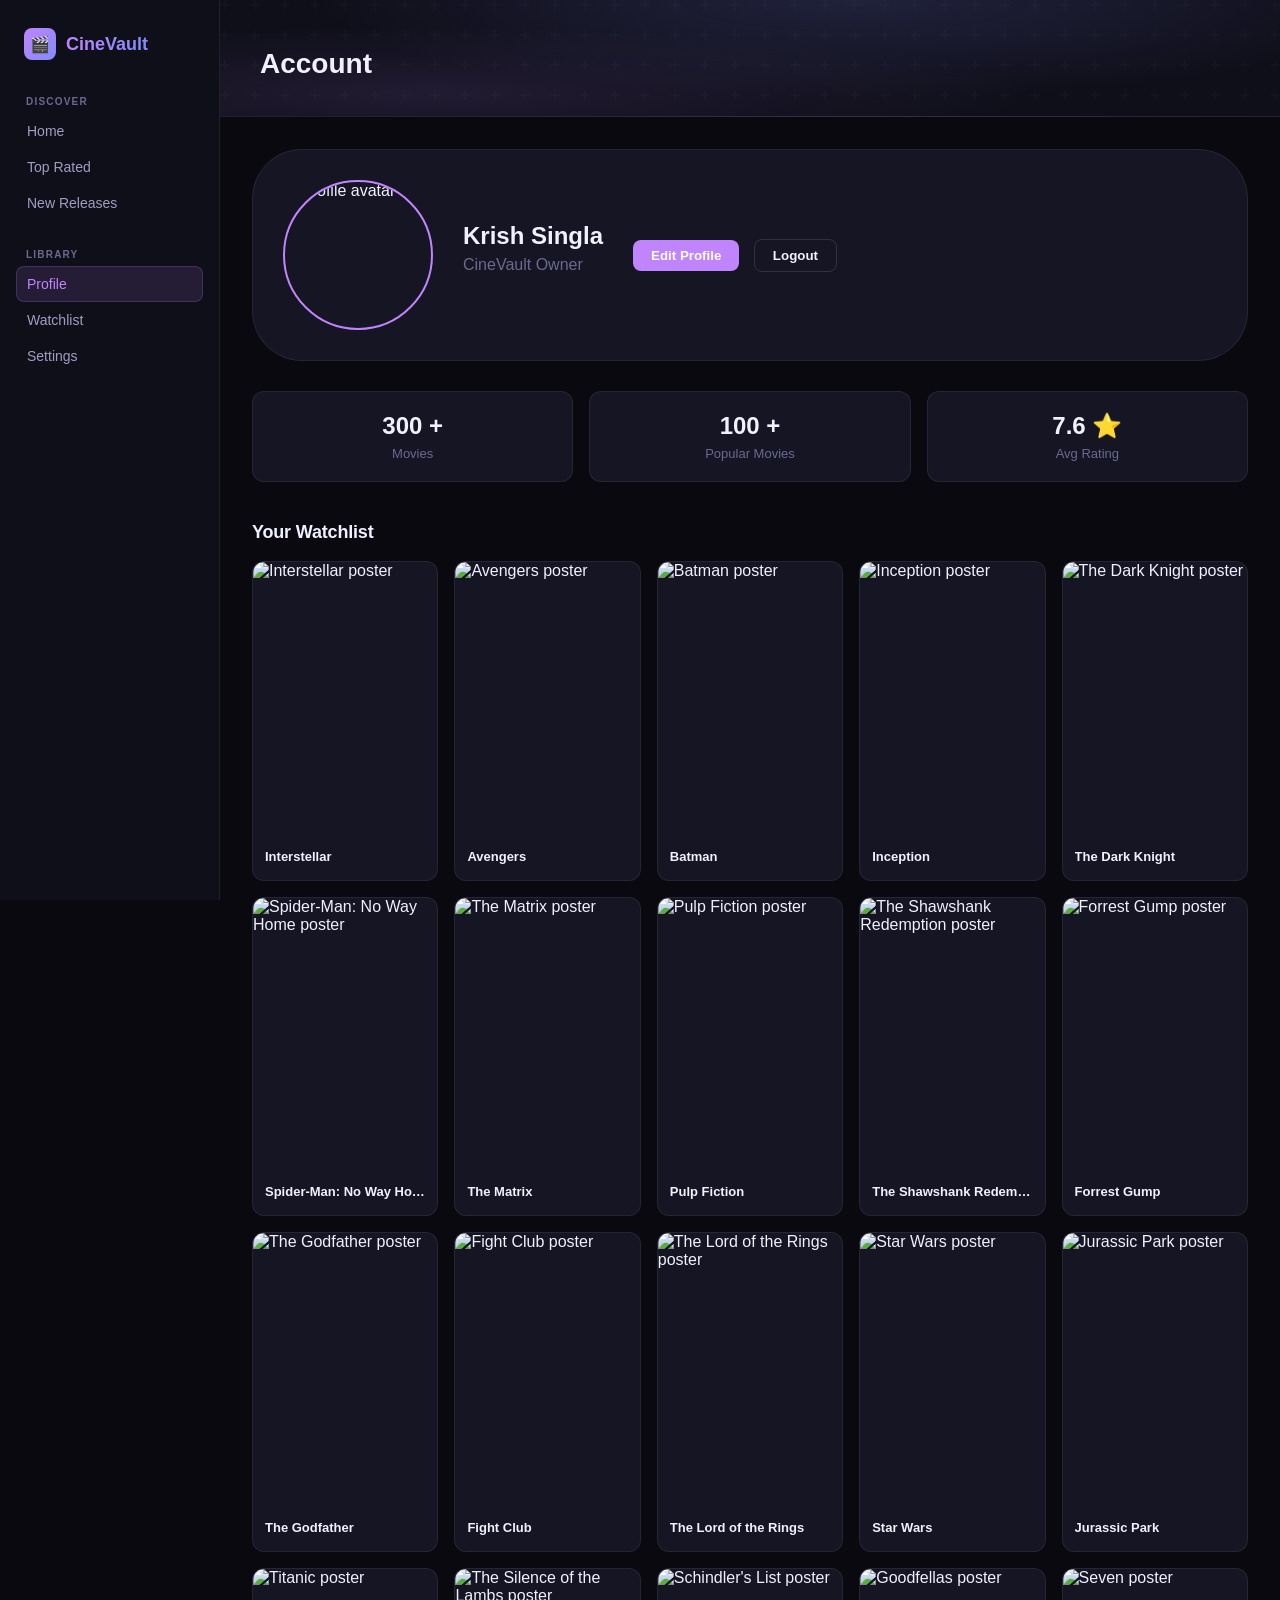
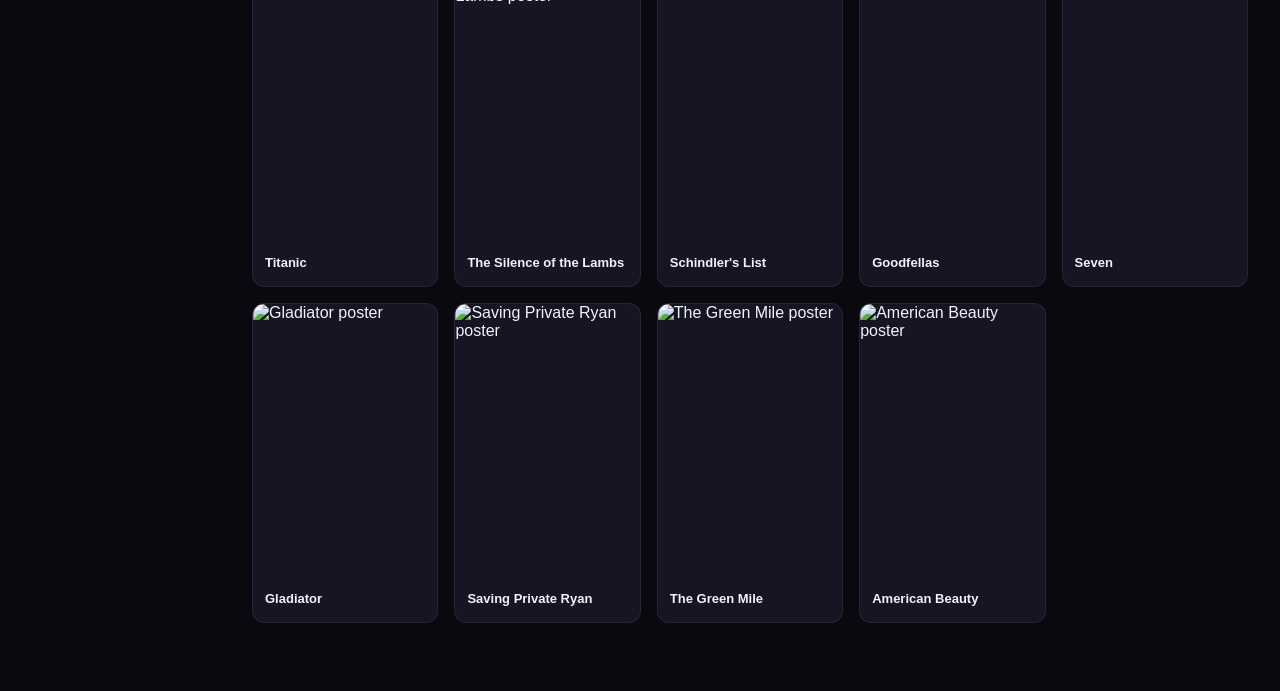
==== Profile.html @ 0485b630 "add profile page" ====
<!DOCTYPE html>
<html lang="en">
<head>
    <meta charset="UTF-8">
    <title>Profile • CineVault</title>
    <link rel="stylesheet" href="style.css">
</head>
<body>
    <aside class="sidebar">
        <div class="logo">
            <div class="logo-icon">🎬</div>
            <span class="logo-text">CineVault</span>
        </div>

        <div class="nav-section">
            <div class="nav-label">Discover</div>
            <div class="nav-item" onclick="location.href='index.html'">Home</div>
            <div class="nav-item">Top Rated</div>
            <div class="nav-item">New Releases</div>
        </div>

        <div class="nav-section">
            <div class="nav-label">Library</div>
            <div class="nav-item active">Profile</div>
            <div class="nav-item">Watchlist</div>
            <div class="nav-item">Settings</div>
        </div>
    </aside>

    <main class="main">
        <header>
            <div class="hero">
                <h1 style="font-family:var(--font-head);font-size:28px;">Account</h1>
            </div>
        </header>

        <section class="content-main">
            <div class="profile-card">
                <img src="https://i.pinimg.com/736x/59/63/4c/59634c2305dfebcefcce18d4734f8108.jpg" class="profile-avatar-lg" alt="Profile avatar">
                <div class="profile-info">
                    <h2>Krish Singla</h2>
                    <p>CineVault Owner</p>
                </div>
                <div class="profile-actions">
                    <button>Edit Profile</button>
                    <button class="secondary">Logout</button>
                </div>
            </div>

            <div class="profile-stats">
                <div class="stat-box">
                    <h3>300 +</h3>
                    <p>Movies </p>
                </div>
                <div class="stat-box">
                    <h3>100 +</h3>
                    <p>Popular Movies</p>
                </div>
                <div class="stat-box">
                    <h3>7.6 ⭐</h3>
                    <p>Avg Rating</p>
                </div>
            </div>

            <section class="watchlist-section section">
                <div class="section-header">
                    <div class="section-title">Your Watchlist</div>
                </div>
                <div class="movie-grid">
                    <div class="movie-card">
                        <img src="https://i.pinimg.com/736x/0b/34/ce/0b34ce2145b475247577a5d438a199b0.jpg" alt="Interstellar poster">
                        <div class="movie-card-body">
                            <div class="movie-card-title">Interstellar</div>
                        </div>
                    </div>
                    <div class="movie-card">
                        <img src="https://c8.alamy.com/comp/P4APGY/original-film-title-the-avengers-english-title-the-avengers-film-director-joss-whedon-year-2012-credit-marvel-enterprises-album-P4APGY.jpg" alt="Avengers poster">
                        <div class="movie-card-body">
                            <div class="movie-card-title">Avengers</div>
                        </div>
                    </div>
                    <div class="movie-card">
                        <img src="https://encrypted-tbn0.gstatic.com/images?q=tbn:ANd9GcQya_k-bJpSbjmJqSkE89XcyfaB6Jiq7Ee5Ew&s" alt="Batman poster">
                        <div class="movie-card-body">
                            <div class="movie-card-title">Batman</div>
                        </div>
                    </div>
                    <div class="movie-card">
                        <img src="https://i.pinimg.com/1200x/5c/e3/5a/5ce35a87a0a4e2682eb622fceaef503e.jpg" alt="Inception poster">
                        <div class="movie-card-body">
                            <div class="movie-card-title">Inception</div>
                        </div>
                    </div>
                    <div class="movie-card">
                        <img src="https://posterspy.com/wp-content/uploads/2025/07/NerdDesigner_TheDarkKnight.jpg" alt="The Dark Knight poster">
                        <div class="movie-card-body">
                            <div class="movie-card-title">The Dark Knight</div>
                        </div>
                    </div>
                    <div class="movie-card">
                        <img src="https://preview.redd.it/new-poster-for-the-spider-man-no-way-home-re-release-v0-wsx5cmsej9j91.jpg?width=1080&crop=smart&auto=webp&s=2fd8e9d0eb73b0f6eb5b8f93e2f78c08d3e8960e" alt="Spider-Man: No Way Home poster">
                        <div class="movie-card-body">
                            <div class="movie-card-title">Spider-Man: No Way Home</div>
                        </div>
                    </div>
                    <div class="movie-card">
                        <img src="https://i.pinimg.com/736x/ed/45/16/ed4516338fa5df348c13a2a7ce1e7998.jpg" alt="The Matrix poster">
                        <div class="movie-card-body">
                            <div class="movie-card-title">The Matrix</div>
                        </div>
                    </div>
                    <div class="movie-card">
                        <img src="https://i.pinimg.com/1200x/f0/01/3c/f0013ca4a05245afde43e0eaa7d1a2ce.jpg" alt="Pulp Fiction poster">
                        <div class="movie-card-body">
                            <div class="movie-card-title">Pulp Fiction</div>
                        </div>
                    </div>
                    <div class="movie-card">
                        <img src="https://m.media-amazon.com/images/I/51WYsbIa7TS.jpg" alt="The Shawshank Redemption poster">
                        <div class="movie-card-body">
                            <div class="movie-card-title">The Shawshank Redemption</div>
                        </div>
                    </div>
                    <div class="movie-card">
                        <img src="https://via.placeholder.com/300x450" alt="Forrest Gump poster">
                        <div class="movie-card-body">
                            <div class="movie-card-title">Forrest Gump</div>
                        </div>
                    </div>
                    <div class="movie-card">
                        <img src="https://via.placeholder.com/300x450" alt="The Godfather poster">
                        <div class="movie-card-body">
                            <div class="movie-card-title">The Godfather</div>
                        </div>
                    </div>
                    <div class="movie-card">
                        <img src="https://via.placeholder.com/300x450" alt="Fight Club poster">
                        <div class="movie-card-body">
                            <div class="movie-card-title">Fight Club</div>
                        </div>
                    </div>
                    <div class="movie-card">
                        <img src="https://via.placeholder.com/300x450" alt="The Lord of the Rings poster">
                        <div class="movie-card-body">
                            <div class="movie-card-title">The Lord of the Rings</div>
                        </div>
                    </div>
                    <div class="movie-card">
                        <img src="https://via.placeholder.com/300x450" alt="Star Wars poster">
                        <div class="movie-card-body">
                            <div class="movie-card-title">Star Wars</div>
                        </div>
                    </div>
                    <div class="movie-card">
                        <img src="https://via.placeholder.com/300x450" alt="Jurassic Park poster">
                        <div class="movie-card-body">
                            <div class="movie-card-title">Jurassic Park</div>
                        </div>
                    </div>
                    <div class="movie-card">
                        <img src="https://via.placeholder.com/300x450" alt="Titanic poster">
                        <div class="movie-card-body">
                            <div class="movie-card-title">Titanic</div>
                        </div>
                    </div>
                    <div class="movie-card">
                        <img src="https://via.placeholder.com/300x450" alt="The Silence of the Lambs poster">
                        <div class="movie-card-body">
                            <div class="movie-card-title">The Silence of the Lambs</div>
                        </div>
                    </div>
                    <div class="movie-card">
                        <img src="https://via.placeholder.com/300x450" alt="Schindler's List poster">
                        <div class="movie-card-body">
                            <div class="movie-card-title">Schindler's List</div>
                        </div>
                    </div>
                    <div class="movie-card">
                        <img src="https://via.placeholder.com/300x450" alt="Goodfellas poster">
                        <div class="movie-card-body">
                            <div class="movie-card-title">Goodfellas</div>
                        </div>
                    </div>
                    <div class="movie-card">
                        <img src="https://via.placeholder.com/300x450" alt="Seven poster">
                        <div class="movie-card-body">
                            <div class="movie-card-title">Seven</div>
                        </div>
                    </div>
                    <div class="movie-card">
                        <img src="https://via.placeholder.com/300x450" alt="Gladiator poster">
                        <div class="movie-card-body">
                            <div class="movie-card-title">Gladiator</div>
                        </div>
                    </div>
                    <div class="movie-card">
                        <img src="https://via.placeholder.com/300x450" alt="Saving Private Ryan poster">
                        <div class="movie-card-body">
                            <div class="movie-card-title">Saving Private Ryan</div>
                        </div>
                    </div>
                    <div class="movie-card">
                        <img src="https://via.placeholder.com/300x450" alt="The Green Mile poster">
                        <div class="movie-card-body">
                            <div class="movie-card-title">The Green Mile</div>
                        </div>
                    </div>
                    <div class="movie-card">
                        <img src="https://via.placeholder.com/300x450" alt="American Beauty poster">
                        <div class="movie-card-body">
                            <div class="movie-card-title">American Beauty</div>
                        </div>
                    </div>
                </div>
            </section>
        </section>
    </main>
</body>
</html>
---- style.css ----
*, *::before, *::after { box-sizing: border-box; margin: 0; padding: 0; }

:root {
--bg: #09090f;
--bg2: #0f0f1a;
--bg3: #151524;
--bg4: #1c1c2e;
--border: rgba(255,255,255,0.07);
--border2: rgba(255,255,255,0.12);
--accent: #c084fc;
--accent2: #818cf8;
--accent3: #38bdf8;
--gold: #fbbf24;
--text: #f1f0ff;
--text2: #a09ec0;
--text3: #6b6990;
--danger: #f87171;
--font-head: 'Syne', sans-serif;
--font-body: 'DM Sans', sans-serif;
}

html { scroll-behavior: smooth; }

body {
background: var(--bg);
color: var(--text);
font-family: var(--font-body);
min-height: 100vh;
display: flex;
overflow-x: hidden;
}

.sidebar {
width: 220px;
min-height: 100vh;
background: var(--bg2);
border-right: 1px solid var(--border);
display: flex;
flex-direction: column;
padding: 28px 16px;
flex-shrink: 0;
position: sticky;
top: 0;
height: 100vh;
overflow-y: auto;
}

.logo {
display: flex;
align-items: center;
gap: 10px;
margin-bottom: 36px;
padding: 0 8px;
cursor: pointer;
}

.logo-icon {
width: 32px;
height: 32px;
background: linear-gradient(135deg, var(--accent), var(--accent2));
border-radius: 8px;
display: flex;
align-items: center;
justify-content: center;
font-size: 16px;
}

.logo-text {
font-family: var(--font-head);
font-size: 18px;
font-weight: 800;
background: linear-gradient(90deg, var(--accent), var(--accent2));
-webkit-background-clip: text;
-webkit-text-fill-color: transparent;
background-clip: text;
}

.nav-section {
margin-bottom: 28px;
}

.nav-label {
font-size: 10px;
font-weight: 600;
letter-spacing: 0.12em;
text-transform: uppercase;
color: var(--text3);
padding: 0 10px;
margin-bottom: 6px;
}

.nav-item {
display: flex;
align-items: center;
gap: 10px;
padding: 9px 10px;
border-radius: 8px;
font-size: 14px;
color: var(--text2);
cursor: pointer;
transition: all 0.2s;
border: 1px solid transparent;
}

.nav-item:hover { background: var(--bg3); color: var(--text); }
.nav-item.active { background: rgba(192,132,252,0.12); color: var(--accent); border-color: rgba(192,132,252,0.2); }

.nav-item .icon { font-size: 16px; width: 20px; text-align: center; }

.genre-chip {
display: inline-flex;
align-items: center;
padding: 4px 10px;
border-radius: 20px;
font-size: 11px;
font-weight: 500;
border: 1px solid var(--border2);
color: var(--text2);
cursor: pointer;
margin: 3px;
transition: all 0.2s;
}
.genre-chip:hover, .genre-chip.active { background: rgba(192,132,252,0.15); color: var(--accent); border-color: rgba(192,132,252,0.35); }

.main {
flex: 1;
display: flex;
flex-direction: column;
min-width: 0;
}

.hero {
background: radial-gradient(ellipse at 60% 0%, rgba(129,140,248,0.15) 0%, transparent 60%),
            radial-gradient(ellipse at 20% 80%, rgba(192,132,252,0.1) 0%, transparent 50%),
            var(--bg2);
padding: 48px 40px 36px;
position: relative;
overflow: hidden;
border-bottom: 1px solid var(--border);
}

.hero::before {
content: '';
position: absolute;
inset: 0;
background: url("data:image/svg+xml,%3Csvg width='60' height='60' viewBox='0 0 60 60' xmlns='http://www.w3.org/2000/svg'%3E%3Cg fill='none' fill-rule='evenodd'%3E%3Cg fill='%23ffffff' fill-opacity='0.015'%3E%3Cpath d='M36 34v-4h-2v4h-4v2h4v4h2v-4h4v-2h-4zm0-30V0h-2v4h-4v2h4v4h2V6h4V4h-4zM6 34v-4H4v4H0v2h4v4h2v-4h4v-2H6zM6 4V0H4v4H0v2h4v4h2V6h4V4H6z'/%3E%3C/g%3E%3C/g%3E%3C/svg%3E");
pointer-events: none;
}

.hero-content {
position: relative;
z-index: 1;
max-width: 1300px;
display: flex;
align-items: center;
gap: 60px;
}

.search-bar {
display: flex;
align-items: center;
gap: 12px;
background: var(--bg3);
border: 1px solid var(--border2);
border-radius: 12px;
padding: 12px 18px;
flex: 1;
min-width: 0;
transition: border-color 0.2s;
}

.search-bar:focus-within { border-color: rgba(192,132,252,0.4); }

.search-bar input {
flex: 1;
background: none;
border: none;
outline: none;
font-family: var(--font-body);
font-size: 14px;
color: var(--text);
}

.search-bar input::placeholder { color: var(--text3); }

.search-icon { color: var(--text3); font-size: 16px; }

.search-btn {
background: linear-gradient(135deg, var(--accent), var(--accent2));
color: white;
border: none;
border-radius: 8px;
padding: 7px 16px;
font-size: 13px;
font-weight: 600;
font-family: var(--font-body);
cursor: pointer;
transition: opacity 0.2s, transform 0.15s;
}
.search-btn:hover { opacity: 0.9; transform: scale(0.98); }

.profile-btn {
background: transparent;
color: var(--text);
border: 1px solid var(--border2);
border-radius: 8px;
padding: 8px 16px;
font-size: 13px;
font-weight: 600;
font-family: var(--font-body);
cursor: pointer;
transition: background 0.2s, transform 0.15s;
}
.profile-btn:hover {
background: rgba(255,255,255,0.06);
transform: translateY(-1px);
}

.content { flex: 1; display: flex; min-height: 0; }
.content-main { flex: 1; padding: 32px 32px; min-width: 0; overflow-y: auto; }

.section { margin-bottom: 36px; }
.section-header {
display: flex;
align-items: center;
justify-content: space-between;
margin-bottom: 18px;
}
.section-title {
font-family: var(--font-head);
font-size: 18px;
font-weight: 700;
letter-spacing: -0.01em;
}
.section-link {
font-size: 12px;
color: var(--accent);
cursor: pointer;
display: flex;
align-items: center;
gap: 4px;
transition: gap 0.2s;
}
.section-link:hover { gap: 8px; }

.trending-scroll {
display: flex;
gap: 12px;
overflow-x: auto;
padding-bottom: 8px;
scrollbar-width: thin;
scrollbar-color: var(--border2) transparent;
}

.trending-card {
flex-shrink: 0;
position: relative;
width: 120px;
border-radius: 10px;
overflow: hidden;
cursor: pointer;
transition: transform 0.2s, box-shadow 0.2s;
border: 1px solid var(--border);
}
.trending-card:hover { transform: translateY(-4px); box-shadow: 0 16px 40px rgba(0,0,0,0.5); border-color: var(--border2); }

.trending-card img { width: 100%; height: 170px; object-fit: cover; display: block; }

.trending-num {
position: absolute;
bottom: 8px;
left: 8px;
font-family: var(--font-head);
font-size: 36px;
font-weight: 800;
color: rgba(255,255,255,0.15);
line-height: 1;
-webkit-text-stroke: 1px rgba(255,255,255,0.3);
}

.trending-card .overlay {
position: absolute;
bottom: 0;
left: 0;
right: 0;
height: 60%;
background: linear-gradient(to top, rgba(0,0,0,0.85), transparent);
}

.movie-grid {
display: grid;
grid-template-columns: repeat(auto-fill, minmax(160px, 1fr));
gap: 16px;
}

.movie-card {
background: var(--bg3);
border: 1px solid var(--border);
border-radius: 12px;
overflow: hidden;
cursor: pointer;
transition: transform 0.2s, border-color 0.2s, box-shadow 0.2s;
position: relative;
}
.movie-card:hover { transform: translateY(-4px); border-color: rgba(192,132,252,0.3); box-shadow: 0 20px 40px rgba(0,0,0,0.4); }

.movie-card img { width: 100%; aspect-ratio: 2/3; object-fit: cover; display: block; }

.movie-card-body { padding: 10px 12px 12px; }
.movie-card-title { font-family: var(--font-head); font-size: 13px; font-weight: 600; margin-bottom: 4px; white-space: nowrap; overflow: hidden; text-overflow: ellipsis; }
.movie-card-meta { display: flex; align-items: center; gap: 6px; font-size: 11px; color: var(--text3); }
.movie-card-rating { display: flex; align-items: center; gap: 3px; color: var(--gold); font-size: 11px; font-weight: 600; }

.movie-card .badge {
position: absolute;
top: 8px;
left: 8px;
background: rgba(0,0,0,0.75);
backdrop-filter: blur(6px);
border: 1px solid rgba(255,255,255,0.1);
border-radius: 5px;
padding: 3px 7px;
font-size: 10px;
font-weight: 600;
color: var(--accent);
}

.detail-panel {
width: 360px;
flex-shrink: 0;
background: var(--bg2);
border-left: 1px solid var(--border);
overflow-y: auto;
display: flex;
flex-direction: column;
transition: transform 0.3s;
}

.detail-panel.hidden { display: none; }

.detail-header {
padding: 20px 20px 0;
display: flex;
align-items: flex-start;
justify-content: space-between;
gap: 12px;
}

.detail-title {
font-family: var(--font-head);
font-size: 20px;
font-weight: 700;
line-height: 1.2;
flex: 1;
}

.detail-close {
width: 28px;
height: 28px;
border-radius: 6px;
background: var(--bg3);
border: 1px solid var(--border2);
display: flex;
align-items: center;
justify-content: center;
cursor: pointer;
font-size: 14px;
color: var(--text2);
flex-shrink: 0;
transition: background 0.2s;
}
.detail-close:hover { background: var(--bg4); color: var(--text); }

.detail-meta { padding: 6px 20px; font-size: 12px; color: var(--text3); display: flex; align-items: center; gap: 6px; }
.detail-meta span { display: flex; align-items: center; gap: 3px; }

.detail-rating {
display: inline-flex;
align-items: center;
gap: 5px;
background: rgba(251,191,36,0.12);
border: 1px solid rgba(251,191,36,0.25);
border-radius: 6px;
padding: 4px 10px;
font-size: 13px;
font-weight: 700;
color: var(--gold);
}

.detail-images {
padding: 14px 20px;
display: flex;
flex-direction: column;
gap: 10px;
}

.detail-tags { display: flex; gap: 6px; padding: 0 20px 14px; flex-wrap: wrap; }
.detail-tag {
padding: 5px 12px;
border-radius: 20px;
font-size: 12px;
font-weight: 500;
border: 1px solid var(--border2);
color: var(--text2);
cursor: pointer;
transition: all 0.15s;
}
.detail-tag.active { background: rgba(192,132,252,0.15); color: var(--accent); border-color: rgba(192,132,252,0.35); }

.detail-action {
display: flex;
align-items: center;
justify-content: flex-end;
padding: 0 20px 16px;
}

.visit-btn {
display: inline-flex;
align-items: center;
gap: 6px;
background: var(--accent);
color: white;
border: none;
border-radius: 8px;
padding: 8px 16px;
font-size: 12px;
font-weight: 600;
font-family: var(--font-body);
cursor: pointer;
transition: opacity 0.2s;
}
.visit-btn:hover { opacity: 0.85; }

.detail-table {
padding: 0 20px;
font-size: 13px;
}

.detail-table .row {
display: flex;
padding: 10px 0;
border-bottom: 1px solid var(--border);
gap: 16px;
}
.detail-table .row:last-child { border-bottom: none; }

.detail-table .key {
min-width: 110px;
color: var(--text3);
font-size: 12px;
flex-shrink: 0;
}

.detail-table .val { color: var(--text2); line-height: 1.5; }

.dot-sep { color: var(--text3); }

.pagination {
display: flex;
align-items: center;
justify-content: center;
gap: 12px;
padding: 24px 0 0;
}

.page-btn {
width: 34px;
height: 34px;
border-radius: 8px;
background: var(--bg3);
border: 1px solid var(--border2);
color: var(--text2);
cursor: pointer;
display: flex;
align-items: center;
justify-content: center;
font-size: 14px;
transition: all 0.2s;
}
.page-btn:hover { background: var(--bg4); color: var(--text); }
.page-btn.active { background: rgba(192,132,252,0.2); color: var(--accent); border-color: rgba(192,132,252,0.4); }

.page-info { font-size: 13px; color: var(--text3); }

::-webkit-scrollbar { width: 5px; height: 5px; }
::-webkit-scrollbar-track { background: transparent; }
::-webkit-scrollbar-thumb { background: var(--border2); border-radius: 4px; }

@keyframes fadeIn { from { opacity: 0; transform: translateY(10px); } to { opacity: 1; transform: translateY(0); } }
.movie-card { animation: fadeIn 0.3s ease both; }

.profile-card{
display:flex;
align-items:center;
gap:30px;
background:var(--bg3);
border:1px solid var(--border);
border-radius:50px;
padding:30px;
margin-bottom:30px;
}

.profile-avatar-lg{
width:150px;
height:150px;
border-radius:75px;
border:2px solid var(--accent);
}

.profile-info h2{
font-family:var(--font-head);
margin-bottom:6px;
}

.profile-info p{
color:var(--text3);
margin-bottom:15px;
}

.profile-actions button{
background:var(--accent);
border:none;
padding:8px 18px;
border-radius:8px;
color:white;
cursor:pointer;
margin-right:10px;
font-weight:600;
}

.profile-actions .secondary{
background:transparent;
border:1px solid var(--border2);
color:var(--text);
}

.profile-stats{
display:grid;
grid-template-columns:repeat(auto-fit,minmax(180px,1fr));
gap:16px;
margin-bottom:40px;
}

.stat-box{
background:var(--bg3);
border:1px solid var(--border);
border-radius:12px;
padding:20px;
text-align:center;
}

.stat-box h3{
font-size:24px;
font-family:var(--font-head);
margin-bottom:6px;
}

.stat-box p{
color:var(--text3);
font-size:13px;
}
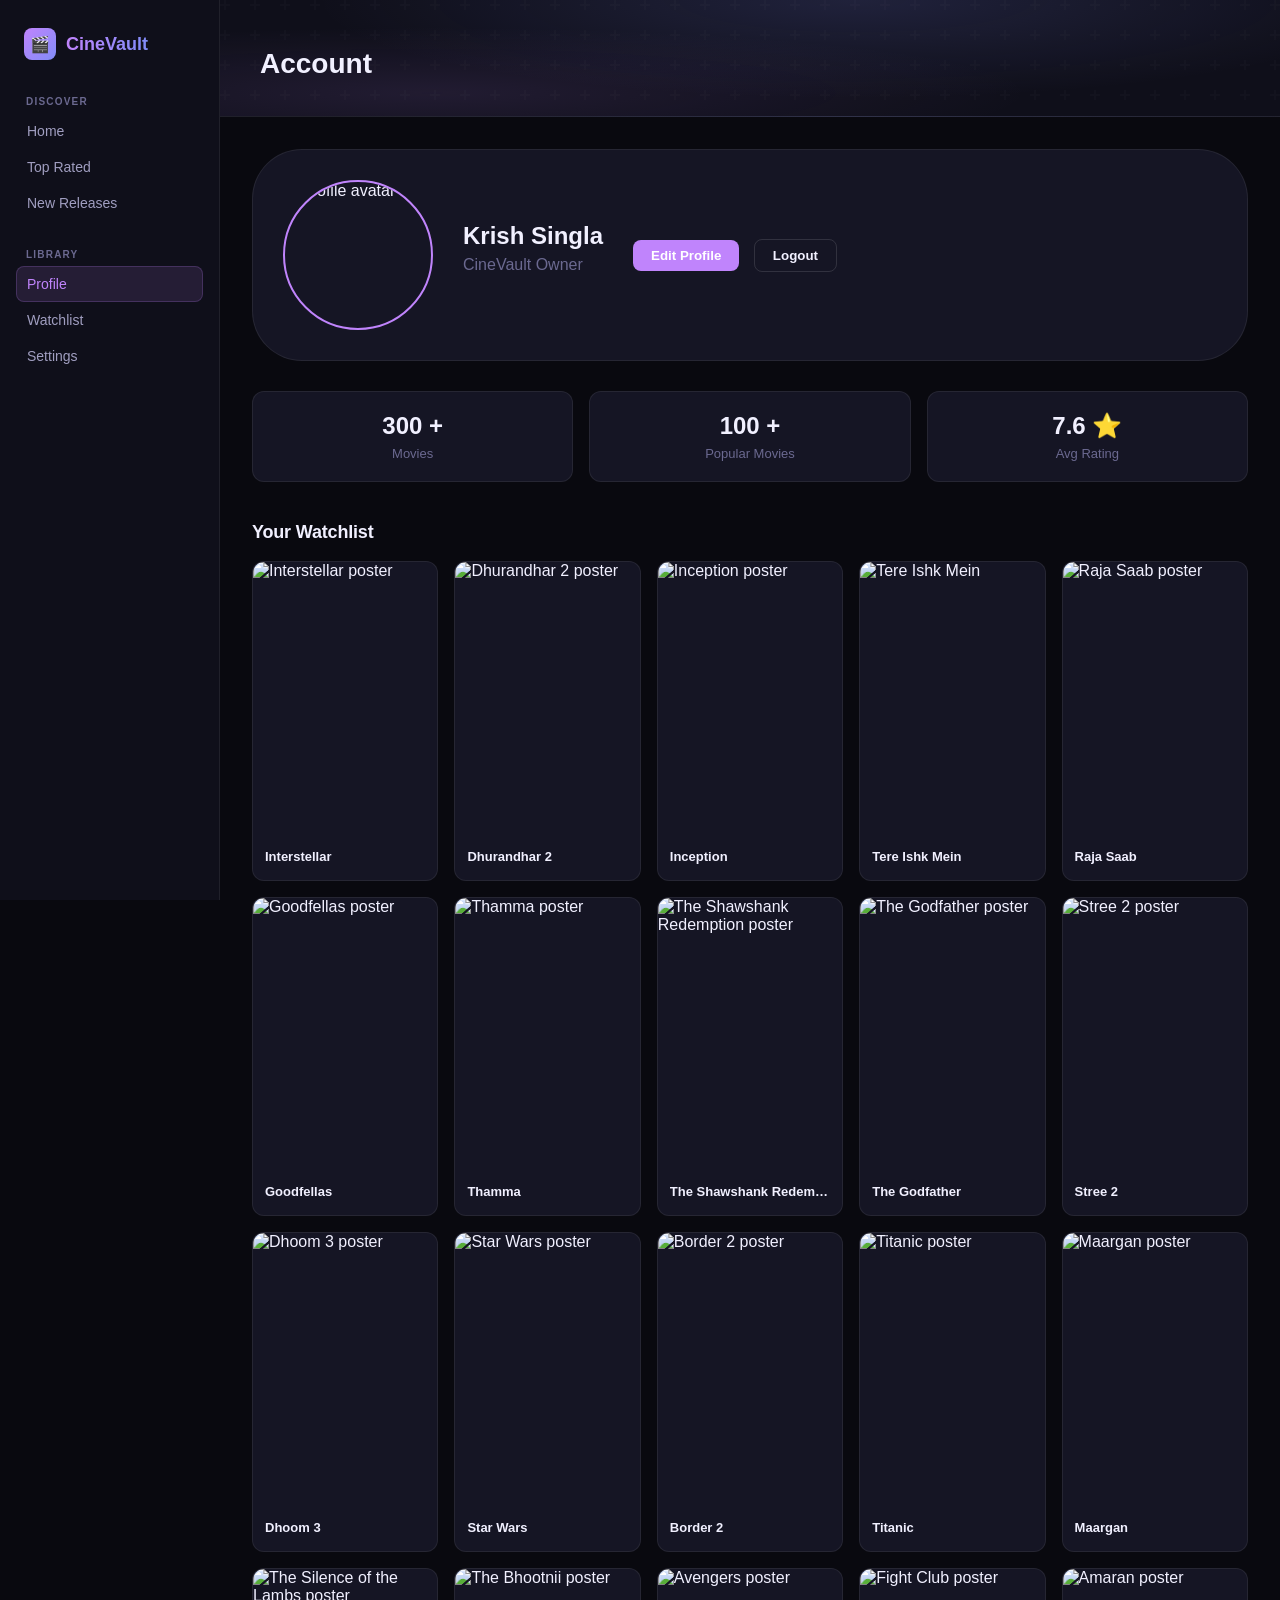
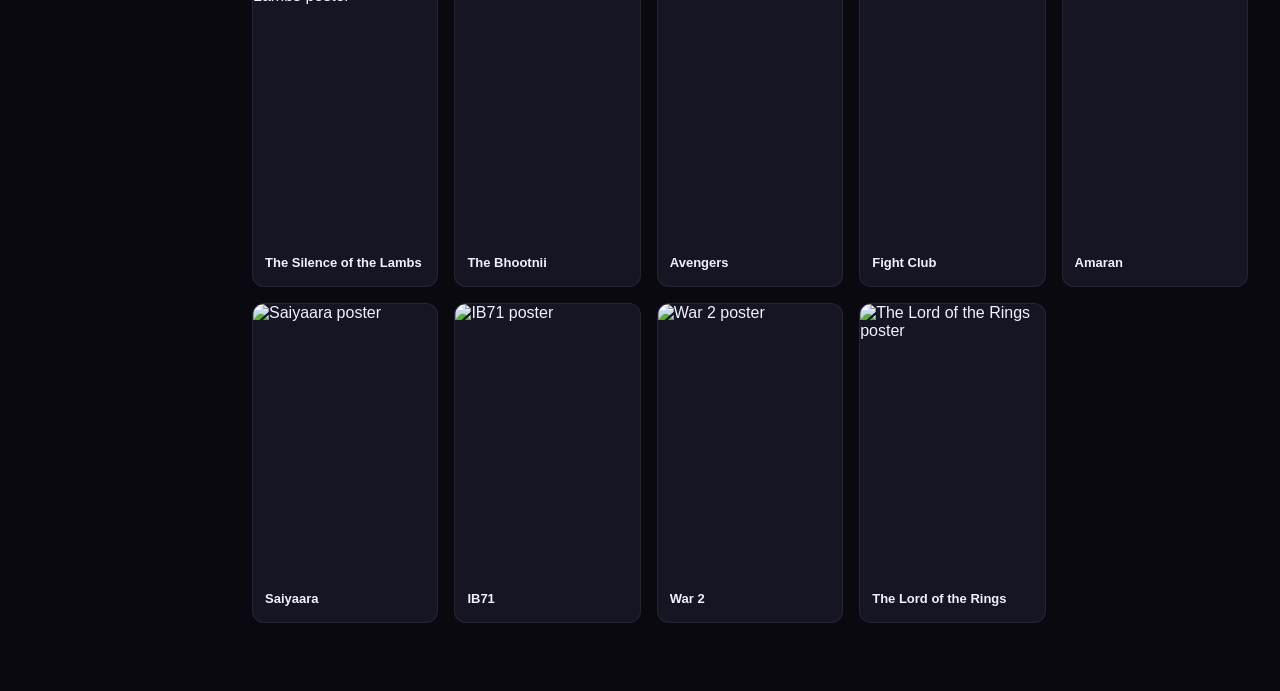
==== commit c9f16f8a: "add some movie" ====
--- a/Profile.html
+++ b/Profile.html
@@ -74,141 +74,141 @@
                         </div>
                     </div>
                     <div class="movie-card">
+                        <img src="https://i.pinimg.com/736x/b9/4c/05/b94c05a007be8988685c363be52e0b5a.jpg" alt="Dhurandhar 2 poster">
+                        <div class="movie-card-body">
+                            <div class="movie-card-title">Dhurandhar 2</div>
+                        </div>
+                    </div>
+                    <div class="movie-card">
+                        <img src="https://i.pinimg.com/1200x/5c/e3/5a/5ce35a87a0a4e2682eb622fceaef503e.jpg" alt="Inception poster">
+                        <div class="movie-card-body">
+                            <div class="movie-card-title">Inception</div>
+                        </div>
+                    </div>
+                    <div class="movie-card">
+                        <img src="https://i.pinimg.com/1200x/eb/2b/69/eb2b693879593fcd18d8fc2bf2c7492b.jpg" alt="Tere Ishk Mein">
+                        <div class="movie-card-body">
+                            <div class="movie-card-title">Tere Ishk Mein</div>
+                        </div>
+                    </div>
+                    <div class="movie-card">
+                        <img src="https://i.pinimg.com/736x/29/92/cc/2992ccd18b454733a568672fbc2ca2fc.jpg" alt="Raja Saab poster">
+                        <div class="movie-card-body">
+                            <div class="movie-card-title">Raja Saab</div>
+                        </div>
+                    </div>
+                    <div class="movie-card">
+                        <img src="https://i.pinimg.com/1200x/40/7f/ba/407fbabc044a23cfbf19f3d32206d013.jpg" alt="Goodfellas poster">
+                        <div class="movie-card-body">
+                            <div class="movie-card-title">Goodfellas</div>
+                        </div>
+                    </div>
+                    <div class="movie-card">
+                        <img src="https://i.pinimg.com/1200x/27/2f/9f/272f9ffa181afb99c08230c4e047587b.jpg" alt="Thamma poster">
+                        <div class="movie-card-body">
+                            <div class="movie-card-title">Thamma</div>
+                        </div>
+                    </div>
+                    <div class="movie-card">
+                        <img src="https://m.media-amazon.com/images/I/51WYsbIa7TS.jpg" alt="The Shawshank Redemption poster">
+                        <div class="movie-card-body">
+                            <div class="movie-card-title">The Shawshank Redemption</div>
+                        </div>
+                    </div>
+                    <div class="movie-card">
+                        <img src="https://encrypted-tbn0.gstatic.com/images?q=tbn:ANd9GcQAY2xsJVIZxm3K0gNtOMr9CSCvLdr5kdo3V3pv2HMuUkTBhFzRe5-b8NDRmO1mt5S5Xp_YyQ&s=10" alt="The Godfather poster">
+                        <div class="movie-card-body">
+                            <div class="movie-card-title">The Godfather</div>
+                        </div>
+                    </div>
+                    <div class="movie-card">
+                        <img src="https://i.pinimg.com/1200x/52/4a/0b/524a0b94987b696e5b9a70e514e02e89.jpg" alt="Stree 2 poster">
+                        <div class="movie-card-body">
+                            <div class="movie-card-title">Stree 2</div>
+                        </div>
+                    </div>
+                    <div class="movie-card">
+                        <img src="https://i.pinimg.com/1200x/32/97/3e/32973eb3c65e15e45df47042f5fc55f4.jpg" alt="Dhoom 3 poster">
+                        <div class="movie-card-body">
+                            <div class="movie-card-title">Dhoom 3</div>
+                        </div>
+                    </div>
+                    <div class="movie-card">
+                        <img src="https://i.pinimg.com/1200x/c7/15/3b/c7153bc94996b903c86032409fa4c71e.jpg" alt="Star Wars poster">
+                        <div class="movie-card-body">
+                            <div class="movie-card-title">Star Wars</div>
+                        </div>
+                    </div>
+                    <div class="movie-card">
+                        <img src="https://i.pinimg.com/1200x/ad/3e/81/ad3e8113272cf255d3ab0342293c3118.jpg" alt="Border 2 poster">
+                        <div class="movie-card-body">
+                            <div class="movie-card-title">Border 2</div>
+                        </div>
+                    </div>
+                    <div class="movie-card">
+                        <img src="https://i.pinimg.com/1200x/65/58/7e/65587eb22024f625d7442d90d34f2520.jpg" alt="Titanic poster">
+                        <div class="movie-card-body">
+                            <div class="movie-card-title">Titanic</div>
+                        </div>
+                    </div>
+                     <div class="movie-card">
+                        <img src="https://m.media-amazon.com/images/M/MV5BMDExODdkNTAtNmYwYi00MDM4LWJjNGItNGM0YjA4NzYwODQxXkEyXkFqcGc@._V1_QL75_UY281_CR18,0,190,281_.jpg" alt="Maargan poster">
+                        <div class="movie-card-body">
+                            <div class="movie-card-title">Maargan</div>
+                        </div>
+                    </div>
+                    <div class="movie-card">
+                        <img src="https://i.pinimg.com/1200x/29/ae/4a/29ae4a9e7f875628d067e029938e6251.jpg" alt="The Silence of the Lambs poster">
+                        <div class="movie-card-body">
+                            <div class="movie-card-title">The Silence of the Lambs</div>
+                        </div>
+                    </div>
+                    <div class="movie-card">
+                        <img src="https://i.pinimg.com/1200x/21/46/22/2146223c56204e208756b4568d2d5b53.jpg" alt="The Bhootnii poster">
+                        <div class="movie-card-body">
+                            <div class="movie-card-title">The Bhootnii</div>
+                        </div>
+                    </div>
+                    <div class="movie-card">
                         <img src="https://c8.alamy.com/comp/P4APGY/original-film-title-the-avengers-english-title-the-avengers-film-director-joss-whedon-year-2012-credit-marvel-enterprises-album-P4APGY.jpg" alt="Avengers poster">
                         <div class="movie-card-body">
                             <div class="movie-card-title">Avengers</div>
                         </div>
                     </div>
                     <div class="movie-card">
-                        <img src="https://encrypted-tbn0.gstatic.com/images?q=tbn:ANd9GcQya_k-bJpSbjmJqSkE89XcyfaB6Jiq7Ee5Ew&s" alt="Batman poster">
-                        <div class="movie-card-body">
-                            <div class="movie-card-title">Batman</div>
-                        </div>
-                    </div>
-                    <div class="movie-card">
-                        <img src="https://i.pinimg.com/1200x/5c/e3/5a/5ce35a87a0a4e2682eb622fceaef503e.jpg" alt="Inception poster">
-                        <div class="movie-card-body">
-                            <div class="movie-card-title">Inception</div>
-                        </div>
-                    </div>
-                    <div class="movie-card">
-                        <img src="https://posterspy.com/wp-content/uploads/2025/07/NerdDesigner_TheDarkKnight.jpg" alt="The Dark Knight poster">
-                        <div class="movie-card-body">
-                            <div class="movie-card-title">The Dark Knight</div>
-                        </div>
-                    </div>
-                    <div class="movie-card">
-                        <img src="https://preview.redd.it/new-poster-for-the-spider-man-no-way-home-re-release-v0-wsx5cmsej9j91.jpg?width=1080&crop=smart&auto=webp&s=2fd8e9d0eb73b0f6eb5b8f93e2f78c08d3e8960e" alt="Spider-Man: No Way Home poster">
-                        <div class="movie-card-body">
-                            <div class="movie-card-title">Spider-Man: No Way Home</div>
-                        </div>
-                    </div>
-                    <div class="movie-card">
-                        <img src="https://i.pinimg.com/736x/ed/45/16/ed4516338fa5df348c13a2a7ce1e7998.jpg" alt="The Matrix poster">
-                        <div class="movie-card-body">
-                            <div class="movie-card-title">The Matrix</div>
-                        </div>
-                    </div>
-                    <div class="movie-card">
-                        <img src="https://i.pinimg.com/1200x/f0/01/3c/f0013ca4a05245afde43e0eaa7d1a2ce.jpg" alt="Pulp Fiction poster">
-                        <div class="movie-card-body">
-                            <div class="movie-card-title">Pulp Fiction</div>
-                        </div>
-                    </div>
-                    <div class="movie-card">
-                        <img src="https://m.media-amazon.com/images/I/51WYsbIa7TS.jpg" alt="The Shawshank Redemption poster">
-                        <div class="movie-card-body">
-                            <div class="movie-card-title">The Shawshank Redemption</div>
-                        </div>
-                    </div>
-                    <div class="movie-card">
-                        <img src="https://via.placeholder.com/300x450" alt="Forrest Gump poster">
-                        <div class="movie-card-body">
-                            <div class="movie-card-title">Forrest Gump</div>
-                        </div>
-                    </div>
-                    <div class="movie-card">
-                        <img src="https://via.placeholder.com/300x450" alt="The Godfather poster">
-                        <div class="movie-card-body">
-                            <div class="movie-card-title">The Godfather</div>
-                        </div>
-                    </div>
-                    <div class="movie-card">
-                        <img src="https://via.placeholder.com/300x450" alt="Fight Club poster">
+                        <img src="https://i.pinimg.com/736x/64/7f/5d/647f5dfab602a0b8f19011866d94d48f.jpg" alt="Fight Club poster">
                         <div class="movie-card-body">
                             <div class="movie-card-title">Fight Club</div>
                         </div>
                     </div>
                     <div class="movie-card">
-                        <img src="https://via.placeholder.com/300x450" alt="The Lord of the Rings poster">
+                        <img src="https://i.pinimg.com/736x/95/e4/7f/95e47f05e96eb241fce640630b936f15.jpg" alt="Amaran poster">
+                        <div class="movie-card-body">
+                            <div class="movie-card-title">Amaran</div>
+                        </div>
+                    </div>
+                    <div class="movie-card">
+                        <img src="https://m.media-amazon.com/images/M/MV5BMTk2ZmFhYjctYWZiYy00N2IxLWEzMWItZGRiMDY4ZDQwZWFlXkEyXkFqcGc@._V1_FMjpg_UX1000_.jpg" alt="Saiyaara poster">
+                        <div class="movie-card-body">
+                            <div class="movie-card-title">Saiyaara</div>
+                        </div>
+                    </div>
+                    <div class="movie-card">
+                        <img src="https://i.pinimg.com/1200x/84/47/e4/8447e4a8aa7f83c0fb89a471b1a8e793.jpg" alt="IB71 poster">
+                        <div class="movie-card-body">
+                            <div class="movie-card-title">IB71</div>
+                        </div>
+                    </div>
+                    <div class="movie-card">
+                        <img src="https://upload.wikimedia.org/wikipedia/en/thumb/f/f5/War_2_official_poster.jpg/250px-War_2_official_poster.jpg" alt="War 2 poster">
+                        <div class="movie-card-body">
+                            <div class="movie-card-title">War 2</div>
+                        </div>
+                    </div>
+                    <div class="movie-card">
+                        <img src="https://i.pinimg.com/736x/70/95/2c/70952c9ad5ee98a19483f00f9970030b.jpg" alt="The Lord of the Rings poster">
                         <div class="movie-card-body">
                             <div class="movie-card-title">The Lord of the Rings</div>
-                        </div>
-                    </div>
-                    <div class="movie-card">
-                        <img src="https://via.placeholder.com/300x450" alt="Star Wars poster">
-                        <div class="movie-card-body">
-                            <div class="movie-card-title">Star Wars</div>
-                        </div>
-                    </div>
-                    <div class="movie-card">
-                        <img src="https://via.placeholder.com/300x450" alt="Jurassic Park poster">
-                        <div class="movie-card-body">
-                            <div class="movie-card-title">Jurassic Park</div>
-                        </div>
-                    </div>
-                    <div class="movie-card">
-                        <img src="https://via.placeholder.com/300x450" alt="Titanic poster">
-                        <div class="movie-card-body">
-                            <div class="movie-card-title">Titanic</div>
-                        </div>
-                    </div>
-                    <div class="movie-card">
-                        <img src="https://via.placeholder.com/300x450" alt="The Silence of the Lambs poster">
-                        <div class="movie-card-body">
-                            <div class="movie-card-title">The Silence of the Lambs</div>
-                        </div>
-                    </div>
-                    <div class="movie-card">
-                        <img src="https://via.placeholder.com/300x450" alt="Schindler's List poster">
-                        <div class="movie-card-body">
-                            <div class="movie-card-title">Schindler's List</div>
-                        </div>
-                    </div>
-                    <div class="movie-card">
-                        <img src="https://via.placeholder.com/300x450" alt="Goodfellas poster">
-                        <div class="movie-card-body">
-                            <div class="movie-card-title">Goodfellas</div>
-                        </div>
-                    </div>
-                    <div class="movie-card">
-                        <img src="https://via.placeholder.com/300x450" alt="Seven poster">
-                        <div class="movie-card-body">
-                            <div class="movie-card-title">Seven</div>
-                        </div>
-                    </div>
-                    <div class="movie-card">
-                        <img src="https://via.placeholder.com/300x450" alt="Gladiator poster">
-                        <div class="movie-card-body">
-                            <div class="movie-card-title">Gladiator</div>
-                        </div>
-                    </div>
-                    <div class="movie-card">
-                        <img src="https://via.placeholder.com/300x450" alt="Saving Private Ryan poster">
-                        <div class="movie-card-body">
-                            <div class="movie-card-title">Saving Private Ryan</div>
-                        </div>
-                    </div>
-                    <div class="movie-card">
-                        <img src="https://via.placeholder.com/300x450" alt="The Green Mile poster">
-                        <div class="movie-card-body">
-                            <div class="movie-card-title">The Green Mile</div>
-                        </div>
-                    </div>
-                    <div class="movie-card">
-                        <img src="https://via.placeholder.com/300x450" alt="American Beauty poster">
-                        <div class="movie-card-body">
-                            <div class="movie-card-title">American Beauty</div>
                         </div>
                     </div>
                 </div>
--- a/style.css
+++ b/style.css
@@ -203,17 +203,17 @@
 background: transparent;
 color: var(--text);
 border: 1px solid var(--border2);
-border-radius: 8px;
+border-radius: 80px;
 padding: 8px 16px;
 font-size: 13px;
-font-weight: 600;
+font-weight: 300;
 font-family: var(--font-body);
 cursor: pointer;
 transition: background 0.2s, transform 0.15s;
 }
-.profile-btn:hover {
-background: rgba(255,255,255,0.06);
-transform: translateY(-1px);
+
+.profile-imge {
+    width: 12px;
 }
 
 .content { flex: 1; display: flex; min-height: 0; }
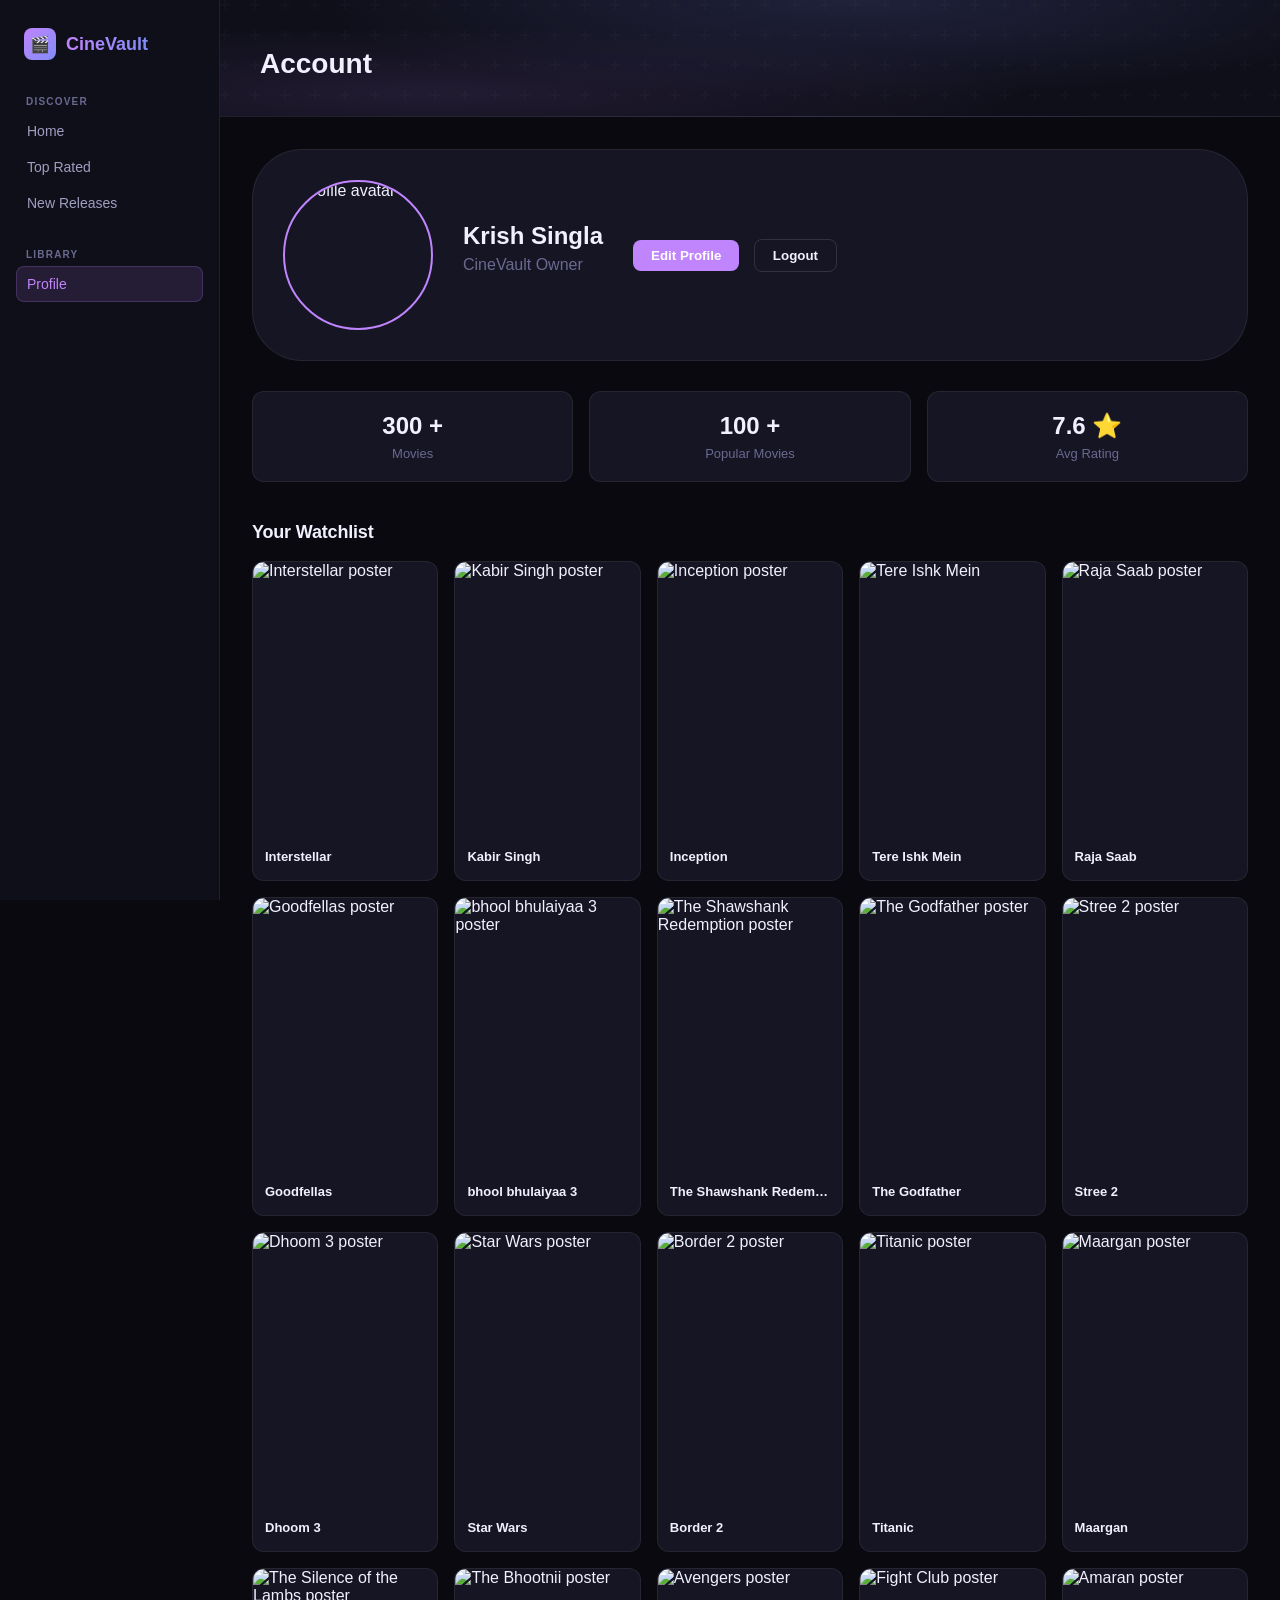
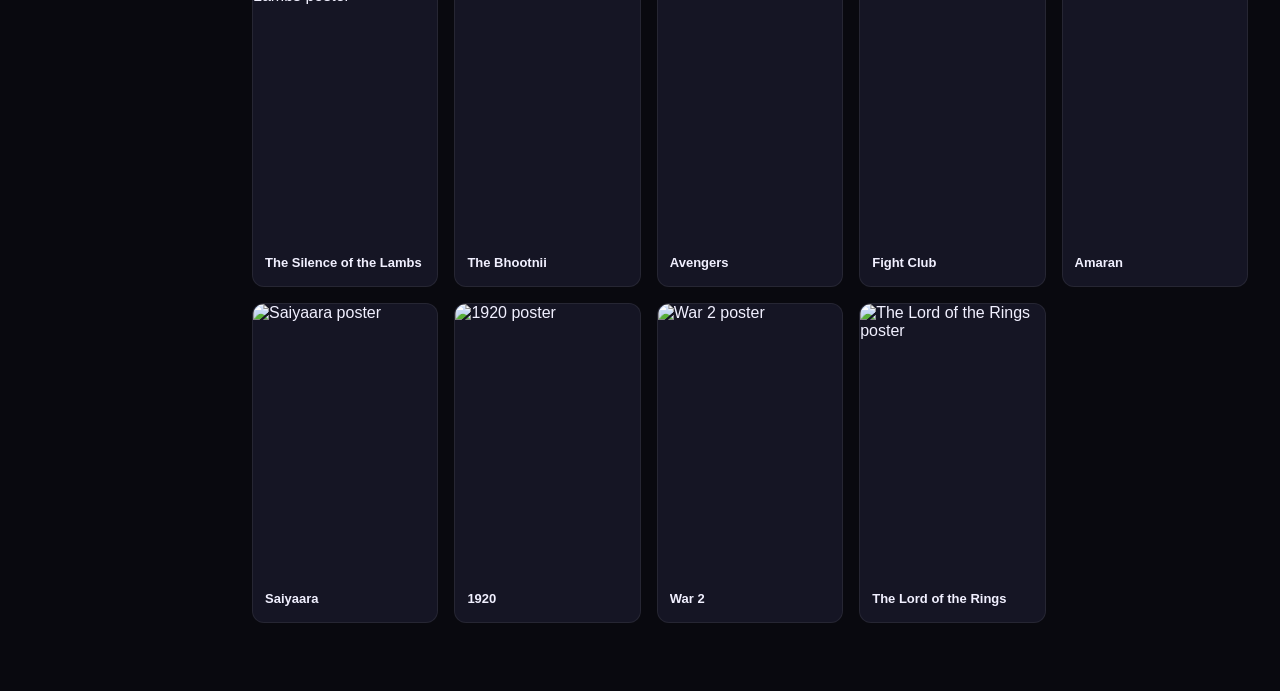
==== commit eef7d2cc: "Change some code" ====
--- a/Profile.html
+++ b/Profile.html
@@ -22,19 +22,18 @@
         <div class="nav-section">
             <div class="nav-label">Library</div>
             <div class="nav-item active">Profile</div>
-            <div class="nav-item">Watchlist</div>
-            <div class="nav-item">Settings</div>
         </div>
     </aside>
 
-    <main class="main">
+    <div class="main">
         <header>
             <div class="hero">
                 <h1 style="font-family:var(--font-head);font-size:28px;">Account</h1>
             </div>
         </header>
 
-        <section class="content-main">
+        <div class="content">
+            <div class="content-main">
             <div class="profile-card">
                 <img src="https://i.pinimg.com/736x/59/63/4c/59634c2305dfebcefcce18d4734f8108.jpg" class="profile-avatar-lg" alt="Profile avatar">
                 <div class="profile-info">
@@ -62,158 +61,177 @@
                 </div>
             </div>
 
-            <section class="watchlist-section section">
+            <div class="watchlist-section section">
                 <div class="section-header">
                     <div class="section-title">Your Watchlist</div>
                 </div>
                 <div class="movie-grid">
-                    <div class="movie-card">
+                    <div class="movie-card" onclick="openDetailByTitle('Interstellar')">
                         <img src="https://i.pinimg.com/736x/0b/34/ce/0b34ce2145b475247577a5d438a199b0.jpg" alt="Interstellar poster">
                         <div class="movie-card-body">
                             <div class="movie-card-title">Interstellar</div>
                         </div>
                     </div>
-                    <div class="movie-card">
-                        <img src="https://i.pinimg.com/736x/b9/4c/05/b94c05a007be8988685c363be52e0b5a.jpg" alt="Dhurandhar 2 poster">
-                        <div class="movie-card-body">
-                            <div class="movie-card-title">Dhurandhar 2</div>
-                        </div>
-                    </div>
-                    <div class="movie-card">
+                    <div class="movie-card" onclick="openDetailByTitle('Kabir Singh')">
+                        <img src="https://i.pinimg.com/736x/b7/31/ff/b731fff02e0ed8af49ef27257ffe1449.jpg" alt="Kabir Singh poster">
+                        <div class="movie-card-body">
+                            <div class="movie-card-title">Kabir Singh</div>
+                        </div>
+                    </div>
+                    <div class="movie-card" onclick="openDetailByTitle('Inception')">
                         <img src="https://i.pinimg.com/1200x/5c/e3/5a/5ce35a87a0a4e2682eb622fceaef503e.jpg" alt="Inception poster">
                         <div class="movie-card-body">
                             <div class="movie-card-title">Inception</div>
                         </div>
                     </div>
-                    <div class="movie-card">
+                    <div class="movie-card" onclick="openDetailByTitle('Tere Ishk Mein')">
                         <img src="https://i.pinimg.com/1200x/eb/2b/69/eb2b693879593fcd18d8fc2bf2c7492b.jpg" alt="Tere Ishk Mein">
                         <div class="movie-card-body">
                             <div class="movie-card-title">Tere Ishk Mein</div>
                         </div>
                     </div>
-                    <div class="movie-card">
+                    <div class="movie-card" onclick="openDetailByTitle('Raja Saab')">
                         <img src="https://i.pinimg.com/736x/29/92/cc/2992ccd18b454733a568672fbc2ca2fc.jpg" alt="Raja Saab poster">
                         <div class="movie-card-body">
                             <div class="movie-card-title">Raja Saab</div>
                         </div>
                     </div>
-                    <div class="movie-card">
+                    <div class="movie-card" onclick="openDetailByTitle('Goodfellas')">
                         <img src="https://i.pinimg.com/1200x/40/7f/ba/407fbabc044a23cfbf19f3d32206d013.jpg" alt="Goodfellas poster">
                         <div class="movie-card-body">
                             <div class="movie-card-title">Goodfellas</div>
                         </div>
                     </div>
-                    <div class="movie-card">
-                        <img src="https://i.pinimg.com/1200x/27/2f/9f/272f9ffa181afb99c08230c4e047587b.jpg" alt="Thamma poster">
-                        <div class="movie-card-body">
-                            <div class="movie-card-title">Thamma</div>
-                        </div>
-                    </div>
-                    <div class="movie-card">
+                    <div class="movie-card" onclick="openDetailByTitle('bhool bhulaiyaa 3')">
+                        <img src="https://m.media-amazon.com/images/M/MV5BMGFhMDQ4MzMtMTUxOC00NDE0LTkzZWMtMzhhMGNiMDlhNDNmXkEyXkFqcGc@._V1_.jpg" alt="bhool bhulaiyaa 3 poster">
+                        <div class="movie-card-body">
+                            <div class="movie-card-title">bhool bhulaiyaa 3</div>
+                        </div>
+                    </div>
+                    <div class="movie-card" onclick="openDetailByTitle('The Shawshank Redemption')">
                         <img src="https://m.media-amazon.com/images/I/51WYsbIa7TS.jpg" alt="The Shawshank Redemption poster">
                         <div class="movie-card-body">
                             <div class="movie-card-title">The Shawshank Redemption</div>
                         </div>
                     </div>
-                    <div class="movie-card">
+                    <div class="movie-card" onclick="openDetailByTitle('The Godfather')">
                         <img src="https://encrypted-tbn0.gstatic.com/images?q=tbn:ANd9GcQAY2xsJVIZxm3K0gNtOMr9CSCvLdr5kdo3V3pv2HMuUkTBhFzRe5-b8NDRmO1mt5S5Xp_YyQ&s=10" alt="The Godfather poster">
                         <div class="movie-card-body">
                             <div class="movie-card-title">The Godfather</div>
                         </div>
                     </div>
-                    <div class="movie-card">
+                    <div class="movie-card" onclick="openDetailByTitle('Stree 2')">
                         <img src="https://i.pinimg.com/1200x/52/4a/0b/524a0b94987b696e5b9a70e514e02e89.jpg" alt="Stree 2 poster">
                         <div class="movie-card-body">
                             <div class="movie-card-title">Stree 2</div>
                         </div>
                     </div>
-                    <div class="movie-card">
+                    <div class="movie-card" onclick="openDetailByTitle('Dhoom 3')">
                         <img src="https://i.pinimg.com/1200x/32/97/3e/32973eb3c65e15e45df47042f5fc55f4.jpg" alt="Dhoom 3 poster">
                         <div class="movie-card-body">
                             <div class="movie-card-title">Dhoom 3</div>
                         </div>
                     </div>
-                    <div class="movie-card">
+                    <div class="movie-card" onclick="openDetailByTitle('Star Wars')">
                         <img src="https://i.pinimg.com/1200x/c7/15/3b/c7153bc94996b903c86032409fa4c71e.jpg" alt="Star Wars poster">
                         <div class="movie-card-body">
                             <div class="movie-card-title">Star Wars</div>
                         </div>
                     </div>
-                    <div class="movie-card">
+                    <div class="movie-card" onclick="openDetailByTitle('Border 2')">
                         <img src="https://i.pinimg.com/1200x/ad/3e/81/ad3e8113272cf255d3ab0342293c3118.jpg" alt="Border 2 poster">
                         <div class="movie-card-body">
                             <div class="movie-card-title">Border 2</div>
                         </div>
                     </div>
-                    <div class="movie-card">
+                    <div class="movie-card" onclick="openDetailByTitle('Titanic')">
                         <img src="https://i.pinimg.com/1200x/65/58/7e/65587eb22024f625d7442d90d34f2520.jpg" alt="Titanic poster">
                         <div class="movie-card-body">
                             <div class="movie-card-title">Titanic</div>
                         </div>
                     </div>
-                     <div class="movie-card">
+                     <div class="movie-card" onclick="openDetailByTitle('Maargan')">
                         <img src="https://m.media-amazon.com/images/M/MV5BMDExODdkNTAtNmYwYi00MDM4LWJjNGItNGM0YjA4NzYwODQxXkEyXkFqcGc@._V1_QL75_UY281_CR18,0,190,281_.jpg" alt="Maargan poster">
                         <div class="movie-card-body">
                             <div class="movie-card-title">Maargan</div>
                         </div>
                     </div>
-                    <div class="movie-card">
+                    <div class="movie-card" onclick="openDetailByTitle('The Silence of the Lambs')">
                         <img src="https://i.pinimg.com/1200x/29/ae/4a/29ae4a9e7f875628d067e029938e6251.jpg" alt="The Silence of the Lambs poster">
                         <div class="movie-card-body">
                             <div class="movie-card-title">The Silence of the Lambs</div>
                         </div>
                     </div>
-                    <div class="movie-card">
+                    <div class="movie-card" onclick="openDetailByTitle('The Bhootnii')">
                         <img src="https://i.pinimg.com/1200x/21/46/22/2146223c56204e208756b4568d2d5b53.jpg" alt="The Bhootnii poster">
                         <div class="movie-card-body">
                             <div class="movie-card-title">The Bhootnii</div>
                         </div>
                     </div>
-                    <div class="movie-card">
+                    <div class="movie-card" onclick="openDetailByTitle('Avengers')">
                         <img src="https://c8.alamy.com/comp/P4APGY/original-film-title-the-avengers-english-title-the-avengers-film-director-joss-whedon-year-2012-credit-marvel-enterprises-album-P4APGY.jpg" alt="Avengers poster">
                         <div class="movie-card-body">
                             <div class="movie-card-title">Avengers</div>
                         </div>
                     </div>
-                    <div class="movie-card">
+                    <div class="movie-card" onclick="openDetailByTitle('Fight Club')">
                         <img src="https://i.pinimg.com/736x/64/7f/5d/647f5dfab602a0b8f19011866d94d48f.jpg" alt="Fight Club poster">
                         <div class="movie-card-body">
                             <div class="movie-card-title">Fight Club</div>
                         </div>
                     </div>
-                    <div class="movie-card">
+                    <div class="movie-card" onclick="openDetailByTitle('Amaran')">
                         <img src="https://i.pinimg.com/736x/95/e4/7f/95e47f05e96eb241fce640630b936f15.jpg" alt="Amaran poster">
                         <div class="movie-card-body">
                             <div class="movie-card-title">Amaran</div>
                         </div>
                     </div>
-                    <div class="movie-card">
+                    <div class="movie-card" onclick="openDetailByTitle('Saiyaara')">
                         <img src="https://m.media-amazon.com/images/M/MV5BMTk2ZmFhYjctYWZiYy00N2IxLWEzMWItZGRiMDY4ZDQwZWFlXkEyXkFqcGc@._V1_FMjpg_UX1000_.jpg" alt="Saiyaara poster">
                         <div class="movie-card-body">
                             <div class="movie-card-title">Saiyaara</div>
                         </div>
                     </div>
-                    <div class="movie-card">
-                        <img src="https://i.pinimg.com/1200x/84/47/e4/8447e4a8aa7f83c0fb89a471b1a8e793.jpg" alt="IB71 poster">
-                        <div class="movie-card-body">
-                            <div class="movie-card-title">IB71</div>
-                        </div>
-                    </div>
-                    <div class="movie-card">
+                    <div class="movie-card" onclick="openDetailByTitle('1920')">
+                        <img src="https://m.media-amazon.com/images/M/MV5BZGNmNWQ2YTgtYjZlNy00NWRjLWJiNzQtOWI0YjBkZjY5OTc2XkEyXkFqcGc@._V1_.jpg" alt="1920 poster">
+                        <div class="movie-card-body">
+                            <div class="movie-card-title">1920</div>
+                        </div>
+                    </div>
+                    <div class="movie-card" onclick="openDetailByTitle('War 2')">
                         <img src="https://upload.wikimedia.org/wikipedia/en/thumb/f/f5/War_2_official_poster.jpg/250px-War_2_official_poster.jpg" alt="War 2 poster">
                         <div class="movie-card-body">
                             <div class="movie-card-title">War 2</div>
                         </div>
                     </div>
-                    <div class="movie-card">
+                    <div class="movie-card" onclick="openDetailByTitle('The Lord of the Rings')">
                         <img src="https://i.pinimg.com/736x/70/95/2c/70952c9ad5ee98a19483f00f9970030b.jpg" alt="The Lord of the Rings poster">
                         <div class="movie-card-body">
                             <div class="movie-card-title">The Lord of the Rings</div>
                         </div>
                     </div>
                 </div>
-            </section>
-        </section>
-    </main>
+            </div>
+
+            <div class="detail-panel hidden" id="detailPanel">
+                <div class="detail-header">
+                    <div class="detail-title" id="detailTitle">Movie Title</div>
+                    <div class="detail-close" onclick="closeDetail()">✕</div>
+                </div>
+                <div class="detail-meta" id="detailMeta">
+                    <span>Year</span> · <span>Rating</span> · <span>Runtime</span>
+                    <div style="margin-left:auto"><div class="detail-rating" id="detailRating">⭐ Rating</div></div>
+                </div>
+                <div class="detail-images" id="detailImages"></div>
+                <div class="detail-tags" id="detailTags"></div>
+                <div class="detail-action">
+                    <button class="visit-btn" id="visitBtn">Visit Homepage →</button>
+                </div>
+                <div class="detail-table" id="detailTable"></div>
+            </div>
+        </div>
+    </div>
+
+    <script src="script.js"></script>
 </body>
 </html>
--- a/style.css
+++ b/style.css
@@ -201,19 +201,17 @@
 
 .profile-btn {
 background: transparent;
-color: var(--text);
 border: 1px solid var(--border2);
-border-radius: 80px;
-padding: 8px 16px;
-font-size: 13px;
-font-weight: 300;
-font-family: var(--font-body);
-cursor: pointer;
-transition: background 0.2s, transform 0.15s;
-}
-
-.profile-imge {
-    width: 12px;
+border-radius: 90px;
+padding: 8px 8px;
+cursor: pointer;
+}
+
+.profile-image {
+    width: 70px;
+    height: 70px;
+    border-radius:75px;
+    border:2px solid var(--accent);
 }
 
 .content { flex: 1; display: flex; min-height: 0; }
@@ -334,6 +332,11 @@
 display: flex;
 flex-direction: column;
 transition: transform 0.3s;
+position: fixed;
+right: 0;
+top: 0;
+bottom: 0;
+z-index: 10;
 }
 
 .detail-panel.hidden { display: none; }
